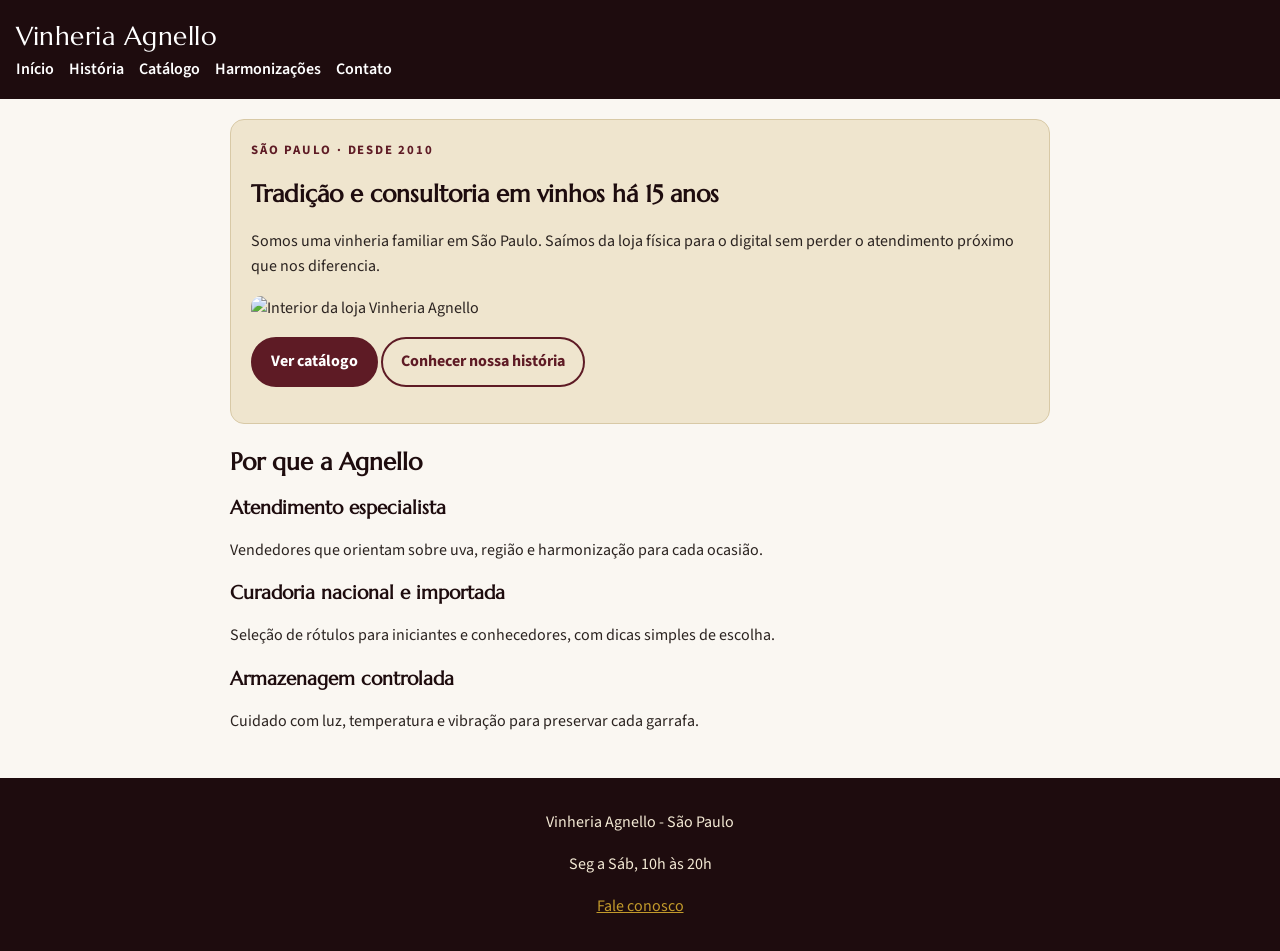
==== index.html @ bb3b3fc7 "chore: importa base do CP1 com 5 paginas e estilo base" ====
<!DOCTYPE html>
<html lang="pt-BR">
<head>
    <meta charset="UTF-8">
    <meta name="viewport" content="width=device-width, initial-scale=1.0">
    <title>Vinheria Agnello | Tradição em vinhos em São Paulo</title>
    <meta name="description" content="Vinheria familiar em São Paulo há 15 anos com curadoria de rótulos nacionais e importados e atendimento consultivo.">
    <meta name="keywords" content="vinheria São Paulo, Vinheria Agnello, vinho nacional, vinho importado, harmonização de vinhos, loja de vinhos">
    <link rel="preconnect" href="https://fonts.googleapis.com">
    <link rel="preconnect" href="https://fonts.gstatic.com" crossorigin>
    <link href="https://fonts.googleapis.com/css2?family=Marcellus&family=Source+Sans+3:wght@400;600;700&display=swap" rel="stylesheet">
    <link rel="stylesheet" href="src/css/style.css">
</head>
<body>

    <header>
        <p id="topo">Vinheria Agnello</p>
        <nav>
            <ul class="menu">
                <li><a href="index.html" aria-current="page">Início</a></li>
                <li><a href="src/pages/historia.html">História</a></li>
                <li><a href="src/pages/catalogo.html">Catálogo</a></li>
                <li><a href="src/pages/harmonizacoes.html">Harmonizações</a></li>
                <li><a href="src/pages/contato.html">Contato</a></li>
            </ul>
        </nav>
    </header>

    <main>
        <section class="destaque">
            <p class="rotulo">São Paulo · desde 2010</p>
            <h1>Tradição e consultoria em vinhos há 15 anos</h1>
            <p>Somos uma vinheria familiar em São Paulo. Saímos da loja física para o digital sem perder o atendimento próximo que nos diferencia.</p>
            <img src="https://images.unsplash.com/photo-1506377247377-2a5b3b417ebb?w=800" alt="Interior da loja Vinheria Agnello">
            <p class="acoes"><a class="btn" href="src/pages/catalogo.html">Ver catálogo</a> <a class="btn-sec" href="src/pages/historia.html">Conhecer nossa história</a></p>
        </section>

        <section>
            <h2>Por que a Agnello</h2>
            <article>
                <h3>Atendimento especialista</h3>
                <p>Vendedores que orientam sobre uva, região e harmonização para cada ocasião.</p>
            </article>
            <article>
                <h3>Curadoria nacional e importada</h3>
                <p>Seleção de rótulos para iniciantes e conhecedores, com dicas simples de escolha.</p>
            </article>
            <article>
                <h3>Armazenagem controlada</h3>
                <p>Cuidado com luz, temperatura e vibração para preservar cada garrafa.</p>
            </article>
        </section>
    </main>

    <footer>
        <p>Vinheria Agnello - São Paulo</p>
        <p>Seg a Sáb, 10h às 20h</p>
        <p><a href="src/pages/contato.html">Fale conosco</a></p>
    </footer>

</body>
</html>
---- src/css/style.css ----
/* Vinheria Agnello — base (CP2) */
:root {
    --adega: #1e0c0e;
    --oxblood: #5e1b25;
    --safra: #c29a2b;
    --rotulo: #efe5ce;
    --parreira: #66785b;
    --tinta: #2b2320;
    --fundo: #faf7f2;
}

* { box-sizing: border-box; }

body {
    font-family: "Source Sans 3", Arial, sans-serif;
    margin: 0;
    background: var(--fundo);
    color: var(--tinta);
    line-height: 1.6;
}

header {
    background: var(--adega);
    color: #fff;
    padding: 16px;
}

#topo {
    margin: 0;
    font-family: Marcellus, Georgia, serif;
    font-size: 1.6rem;
    letter-spacing: 0.02em;
}

nav ul {
    list-style: none;
    padding: 0;
    margin: 8px 0 0 0;
}

nav li {
    display: inline;
    margin-right: 12px;
}

nav a {
    color: #fff;
    text-decoration: none;
    font-weight: 600;
}

main {
    padding: 20px;
    max-width: 860px;
    margin: 0 auto;
}

section { margin-bottom: 24px; }

h1, h2, h3 {
    font-family: Marcellus, Georgia, serif;
    color: var(--adega);
    line-height: 1.2;
}

.rotulo {
    font-size: 0.8rem;
    text-transform: uppercase;
    letter-spacing: 0.14em;
    color: var(--oxblood);
    margin: 0 0 8px 0;
    font-weight: 700;
}

img {
    max-width: 100%;
    border-radius: 10px;
    display: block;
}

iframe { max-width: 100%; border: 0; border-radius: 10px; }

table {
    border-collapse: collapse;
    width: 100%;
    background: #fff;
}

th, td {
    border: 1px solid #c9bfa9;
    padding: 8px;
    text-align: left;
}

th { background: var(--parreira); color: #fff; }

footer {
    background: var(--adega);
    color: #f3e9d4;
    padding: 16px;
    text-align: center;
}

footer a { color: var(--safra); }

.menu { margin: 0; }

.destaque {
    background: var(--rotulo);
    padding: 20px;
    border: 1px solid #d8c9a6;
    border-radius: 14px;
}

.acoes { margin-top: 16px; }

.btn, .btn-sec {
    display: inline-block;
    padding: 10px 18px;
    border-radius: 999px;
    text-decoration: none;
    font-weight: 700;
    border: 2px solid var(--oxblood);
}

.btn { background: var(--oxblood); color: #fff; }
.btn-sec { color: var(--oxblood); background: transparent; }

form input, form textarea {
    width: 100%;
    max-width: 460px;
    padding: 10px;
    border: 1px solid #b7a98c;
    border-radius: 8px;
    font: inherit;
}

form button.btn {
    cursor: pointer;
    font: inherit;
}

.lista-vinhos { padding-left: 20px; }
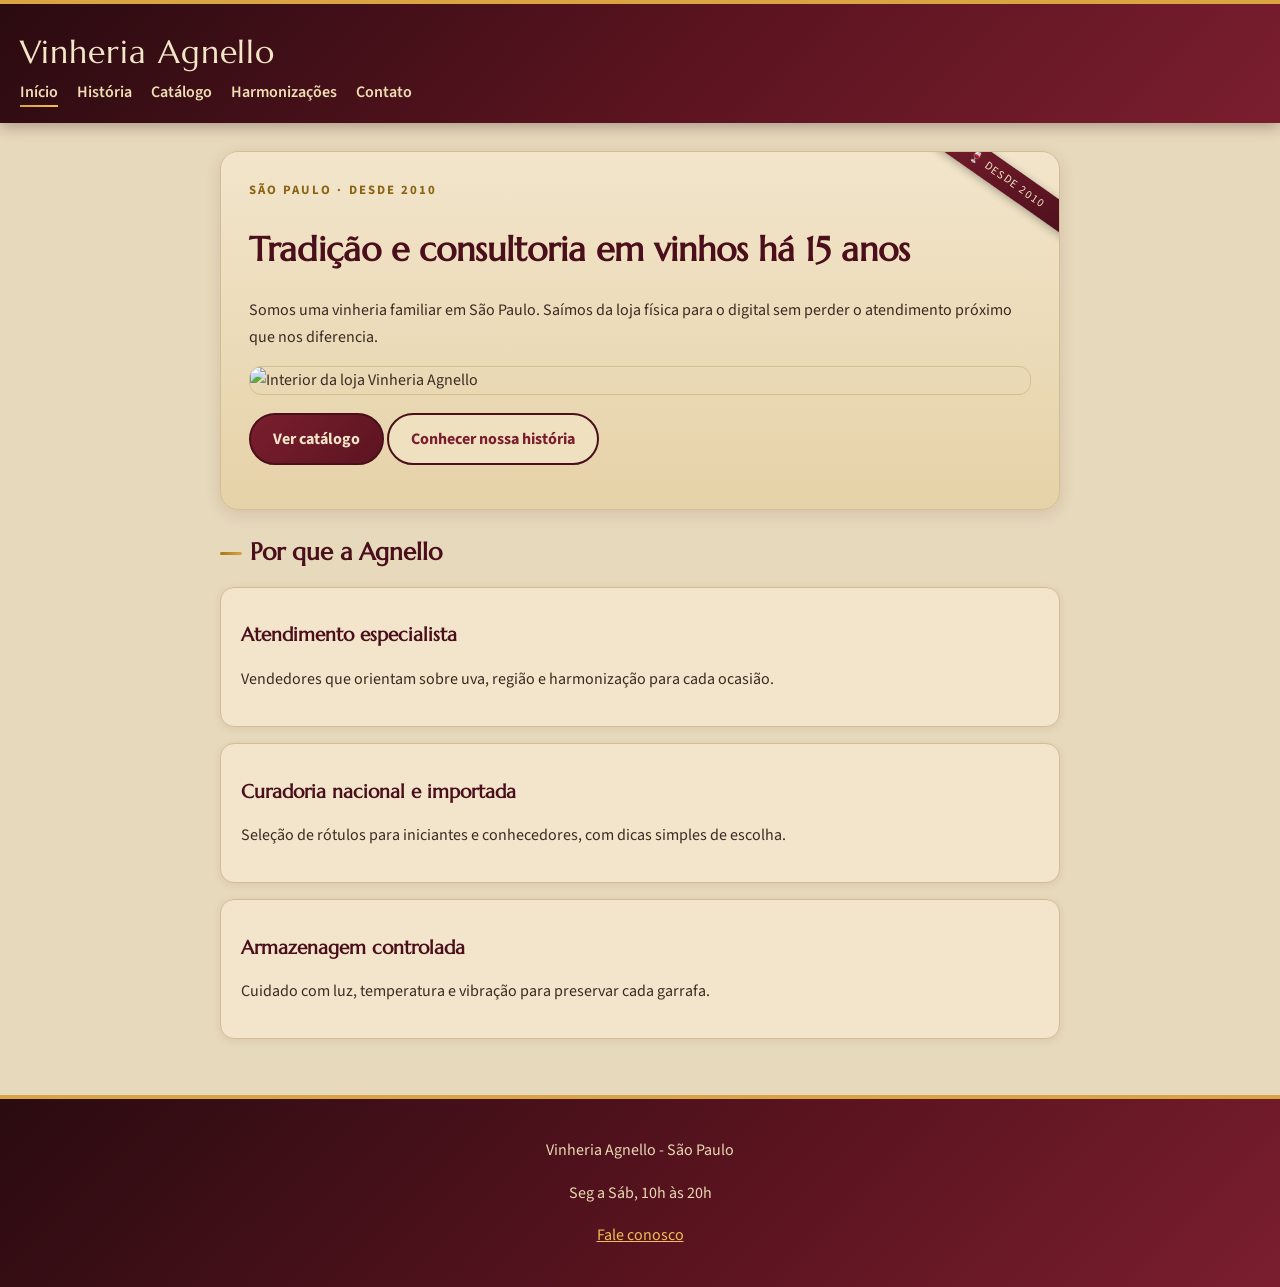
==== commit 8315ffc6: "fix: suaviza fundo e liga efeitos via link com selo animado" ====
--- a/index.html
+++ b/index.html
@@ -10,6 +10,7 @@
     <link rel="preconnect" href="https://fonts.gstatic.com" crossorigin>
     <link href="https://fonts.googleapis.com/css2?family=Marcellus&family=Source+Sans+3:wght@400;600;700&display=swap" rel="stylesheet">
     <link rel="stylesheet" href="src/css/style.css">
+    <link rel="stylesheet" href="src/css/efeitos.css">
 </head>
 <body>
 
--- a/src/css/style.css
+++ b/src/css/style.css
@@ -1,12 +1,19 @@
-/* Vinheria Agnello — base (CP2) */
+/* Vinheria Agnello — base (CP2, identidade bordô rico, pergaminho suave) */
 :root {
-    --adega: #1e0c0e;
-    --oxblood: #5e1b25;
-    --safra: #c29a2b;
-    --rotulo: #efe5ce;
-    --parreira: #66785b;
-    --tinta: #2b2320;
-    --fundo: #faf7f2;
+    --adega: #2a0b10;
+    --bordo: #7a1e2e;
+    --bordo-escuro: #4a0f1b;
+    --oxblood: #7a1e2e;
+    --safra: #d9a441;
+    --safra-clara: #f0be55;
+    --ouro-escuro: #8a6414;
+    --creme: #ece0c4;
+    --rotulo: #f2e5cb;
+    --areia: #d3be93;
+    --tinta: #3a2c22;
+    --muted: #7a6a5e;
+    --parreira: #5f7052;
+    --fundo: #e7d9bc;
 }
 
 * { box-sizing: border-box; }
@@ -16,26 +23,29 @@
     margin: 0;
     background: var(--fundo);
     color: var(--tinta);
-    line-height: 1.6;
+    line-height: 1.65;
 }
 
 header {
-    background: var(--adega);
-    color: #fff;
-    padding: 16px;
+    background: linear-gradient(135deg, #2a0b10 0%, #5c1420 55%, #7a1e2e 100%);
+    color: #f3e6c8;
+    padding: 22px 20px 18px 20px;
+    border-top: 4px solid var(--safra);
+    box-shadow: 0 4px 14px rgba(42, 11, 16, 0.3);
 }
 
 #topo {
     margin: 0;
     font-family: Marcellus, Georgia, serif;
-    font-size: 1.6rem;
-    letter-spacing: 0.02em;
+    font-size: 2rem;
+    letter-spacing: 0.03em;
+    color: #f3e6c8;
 }
 
 nav ul {
     list-style: none;
     padding: 0;
-    margin: 8px 0 0 0;
+    margin: 10px 0 0 0;
 }
 
 nav li {
@@ -44,95 +54,124 @@
 }
 
 nav a {
-    color: #fff;
+    color: #efddb4;
     text-decoration: none;
     font-weight: 600;
 }
 
 main {
-    padding: 20px;
-    max-width: 860px;
+    padding: 28px 20px;
+    max-width: 880px;
     margin: 0 auto;
 }
 
-section { margin-bottom: 24px; }
+main a { color: var(--bordo); }
+main a:hover { color: var(--ouro-escuro); }
+
+section { margin-bottom: 28px; }
+
+article {
+    background: var(--rotulo);
+    border: 1px solid var(--areia);
+    border-radius: 14px;
+    padding: 18px 20px;
+    margin-bottom: 16px;
+    box-shadow: 0 2px 8px rgba(74, 15, 27, 0.08);
+}
 
 h1, h2, h3 {
     font-family: Marcellus, Georgia, serif;
-    color: var(--adega);
+    color: var(--bordo-escuro);
     line-height: 1.2;
 }
+
+h1 { font-size: 2.1rem; }
 
 .rotulo {
     font-size: 0.8rem;
     text-transform: uppercase;
-    letter-spacing: 0.14em;
-    color: var(--oxblood);
-    margin: 0 0 8px 0;
+    letter-spacing: 0.16em;
+    color: var(--ouro-escuro);
+    margin: 0 0 10px 0;
     font-weight: 700;
 }
 
 img {
     max-width: 100%;
-    border-radius: 10px;
+    border-radius: 12px;
     display: block;
+    border: 1px solid var(--areia);
 }
 
-iframe { max-width: 100%; border: 0; border-radius: 10px; }
+iframe { max-width: 100%; border: 1px solid var(--areia); border-radius: 12px; }
 
 table {
     border-collapse: collapse;
     width: 100%;
-    background: #fff;
+    background: #f6edd6;
+    border-radius: 12px;
+    overflow: hidden;
+    box-shadow: 0 2px 8px rgba(74, 15, 27, 0.08);
 }
 
 th, td {
-    border: 1px solid #c9bfa9;
-    padding: 8px;
+    border: 1px solid #cdb684;
+    padding: 10px 12px;
     text-align: left;
 }
 
-th { background: var(--parreira); color: #fff; }
+th {
+    background: linear-gradient(135deg, #5c1420, #7a1e2e);
+    color: #f3e6c8;
+    border-color: #5c1420;
+}
 
 footer {
-    background: var(--adega);
-    color: #f3e9d4;
-    padding: 16px;
+    background: linear-gradient(135deg, #2a0b10 0%, #5c1420 60%, #7a1e2e 100%);
+    color: #e9d8b2;
+    padding: 22px 16px;
     text-align: center;
+    border-top: 4px solid var(--safra);
 }
 
-footer a { color: var(--safra); }
+footer a { color: var(--safra-clara); }
 
 .menu { margin: 0; }
 
 .destaque {
-    background: var(--rotulo);
-    padding: 20px;
-    border: 1px solid #d8c9a6;
-    border-radius: 14px;
+    background: linear-gradient(180deg, #f2e5cb 0%, #e6d2a8 100%);
+    padding: 28px;
+    border: 1px solid var(--areia);
+    border-radius: 18px;
+    box-shadow: 0 4px 16px rgba(74, 15, 27, 0.12);
 }
 
-.acoes { margin-top: 16px; }
+.acoes { margin-top: 18px; }
 
 .btn, .btn-sec {
     display: inline-block;
-    padding: 10px 18px;
+    padding: 11px 22px;
     border-radius: 999px;
     text-decoration: none;
     font-weight: 700;
-    border: 2px solid var(--oxblood);
+    border: 2px solid var(--bordo-escuro);
 }
 
-.btn { background: var(--oxblood); color: #fff; }
-.btn-sec { color: var(--oxblood); background: transparent; }
+.btn {
+    background: linear-gradient(135deg, #7a1e2e, #5c1420);
+    color: #f3e6c8;
+}
+.btn-sec { color: var(--bordo); background: #efe0c0; }
 
 form input, form textarea {
     width: 100%;
     max-width: 460px;
-    padding: 10px;
-    border: 1px solid #b7a98c;
-    border-radius: 8px;
+    padding: 11px 12px;
+    border: 1px solid var(--areia);
+    border-radius: 10px;
     font: inherit;
+    background: #f8f0dc;
+    color: var(--tinta);
 }
 
 form button.btn {
@@ -141,3 +180,9 @@
 }
 
 .lista-vinhos { padding-left: 20px; }
+.lista-vinhos li::marker { color: var(--bordo); }
+
+/* Efeitos do Check-Point 02 em arquivo separado (requisito: import no final).
+   Nota: @import no final é ignorado pelo navegador pela especificação CSS,
+   por isso efeitos.css também é ligado via <link> em cada página. */
+@import url("efeitos.css");
--- a/src/css/efeitos.css
+++ b/src/css/efeitos.css
@@ -0,0 +1,199 @@
+/* ============================================================
+   Vinheria Agnello — efeitos.css (Check-Point 02)
+   Direção: "bordô rico" — dourado #d9a441 sobre bordô #7a1e2e,
+   pergaminho suave #e7d9bc (sem brancos que agridem os olhos).
+   Risco assumido: menu com sublinhado que "enche como vinho
+   na taça" + selo do .destaque com flutuação contínua.
+   ============================================================ */
+
+/* ---------- 1) TRANSIÇÕES (base de tudo interativo) ---------- */
+.menu a,
+.btn, .btn-sec,
+.destaque img, main img,
+article, table tr,
+form input, form textarea, form button {
+    transition: color 0.3s ease, background-color 0.3s ease,
+        border-color 0.3s ease, box-shadow 0.3s ease,
+        transform 0.3s ease;
+}
+
+/* ---------- 2) PSEUDO-CLASSES (4 diferentes) ---------- */
+
+/* 2a) :hover — menu, botões, cards e imagens */
+.menu a:hover {
+    color: #ffe9a8;
+}
+.btn:hover {
+    background: linear-gradient(135deg, #4a0f1b, #2a0b10);
+    box-shadow: 0 8px 18px rgba(74, 15, 27, 0.35);
+    transform: translateY(-2px);
+}
+.btn-sec:hover {
+    background-color: #7a1e2e;
+    color: #f3e6c8;
+    transform: translateY(-2px);
+}
+article:hover {
+    transform: translateY(-4px);
+    box-shadow: 0 10px 22px rgba(74, 15, 27, 0.16);
+}
+main img:hover {
+    transform: scale(1.03) translateY(-2px);
+    box-shadow: 0 12px 24px rgba(74, 15, 27, 0.25);
+}
+
+/* 2b) :focus-visible — acessibilidade no form e navegação */
+a:focus-visible, button:focus-visible,
+input:focus-visible, textarea:focus-visible {
+    outline: 3px solid #a5761f;
+    outline-offset: 2px;
+}
+form input:focus, form textarea:focus {
+    border-color: #7a1e2e;
+    box-shadow: 0 0 0 3px rgba(165, 118, 31, 0.25);
+    background: #fbf3dd;
+}
+
+/* 2c) :nth-child — tabela e listas ganham ritmo de rótulo */
+table tr:nth-child(even) {
+    background-color: #eddfc0;
+}
+table tr:nth-child(odd) {
+    background-color: #f6edd6;
+}
+.lista-vinhos li:nth-child(2n) {
+    color: #7a1e2e;
+    font-weight: 600;
+}
+
+/* 2d) :not — tudo menos o último respira */
+.menu li:not(:last-child) {
+    margin-right: 16px;
+}
+.lista-vinhos li:not(:last-child) {
+    margin-bottom: 6px;
+    border-bottom: 1px dashed #c9b183;
+    padding-bottom: 6px;
+}
+
+/* ---------- 3) PSEUDO-ELEMENTOS (3 tipos) ---------- */
+
+/* 3a) ::after — fio dourado que enche sob o link (a "taça enchendo") */
+.menu a {
+    position: relative;
+    padding-bottom: 4px;
+}
+.menu a::after {
+    content: "";
+    position: absolute;
+    left: 0;
+    bottom: 0;
+    height: 2px;
+    width: 100%;
+    background: linear-gradient(90deg, #d9a441, #f0be55);
+    transform: scaleX(0);
+    transform-origin: left;
+    transition: transform 0.35s ease;
+}
+.menu a:hover::after,
+.menu a[aria-current="page"]::after {
+    transform: scaleX(1);
+}
+
+/* 3b) ::before — selo de rolha + filete nos títulos */
+.destaque {
+    position: relative;
+    overflow: hidden;
+}
+.destaque::before {
+    content: "🍷 desde 2010";
+    position: absolute;
+    top: 14px;
+    right: -38px;
+    transform: rotate(35deg);
+    background: linear-gradient(135deg, #7a1e2e, #4a0f1b);
+    color: #f3e6c8;
+    font-size: 0.72rem;
+    letter-spacing: 0.12em;
+    text-transform: uppercase;
+    padding: 4px 44px;
+    box-shadow: 0 2px 8px rgba(0, 0, 0, 0.3);
+    animation: flutuarSelo 6s ease-in-out infinite;
+}
+h2::before {
+    content: "";
+    display: inline-block;
+    width: 22px;
+    height: 3px;
+    background: linear-gradient(90deg, #a5761f, #d9a441);
+    margin-right: 8px;
+    vertical-align: middle;
+    border-radius: 2px;
+}
+
+/* 3c) ::selection + ::first-letter — texto com gosto de tinta de adega */
+::selection {
+    background: #7a1e2e;
+    color: #f3e6c8;
+}
+.texto-longo p:first-of-type::first-letter {
+    font-family: Marcellus, Georgia, serif;
+    font-size: 2.4em;
+    float: left;
+    line-height: 1;
+    padding-right: 8px;
+    color: #7a1e2e;
+}
+
+/* ---------- 4) ANIMAÇÕES @keyframes ---------- */
+@keyframes fadeUp {
+    from {
+        opacity: 0;
+        transform: translateY(18px);
+    }
+    to {
+        opacity: 1;
+        transform: translateY(0);
+    }
+}
+
+@keyframes pulseCta {
+    0%, 100% { box-shadow: 0 0 0 0 rgba(165, 118, 31, 0.35); }
+    50% { box-shadow: 0 0 0 6px rgba(165, 118, 31, 0); }
+}
+
+/* Animação contínua e visível: o selo flutua devagar no canto do destaque */
+@keyframes flutuarSelo {
+    0%, 100% { transform: rotate(35deg) translateY(0); }
+    50% { transform: rotate(33deg) translateY(3px); }
+}
+
+.destaque {
+    animation: fadeUp 0.8s ease both;
+}
+article {
+    animation: fadeUp 0.7s ease both;
+}
+article:nth-of-type(2) { animation-delay: 0.1s; }
+article:nth-of-type(3) { animation-delay: 0.2s; }
+.btn {
+    animation: pulseCta 3s ease-in-out infinite;
+}
+
+/* ---------- 5) TRANSFORMAÇÕES (scale + translate + rotate) ---------- */
+/* scale(1.03) nas imagens, translateY(-4px/-2px) nos cards/botões,
+   rotate(35deg) no selo + rotate da flutuação — 3 tipos no total */
+table tr:hover {
+    transform: translateY(-1px);
+}
+footer a:hover {
+    color: #ffe9a8;
+}
+
+/* ---------- 6) Respeito a reduced motion ---------- */
+@media (prefers-reduced-motion: reduce) {
+    *, *::before, *::after {
+        animation: none !important;
+        transition: none !important;
+    }
+}
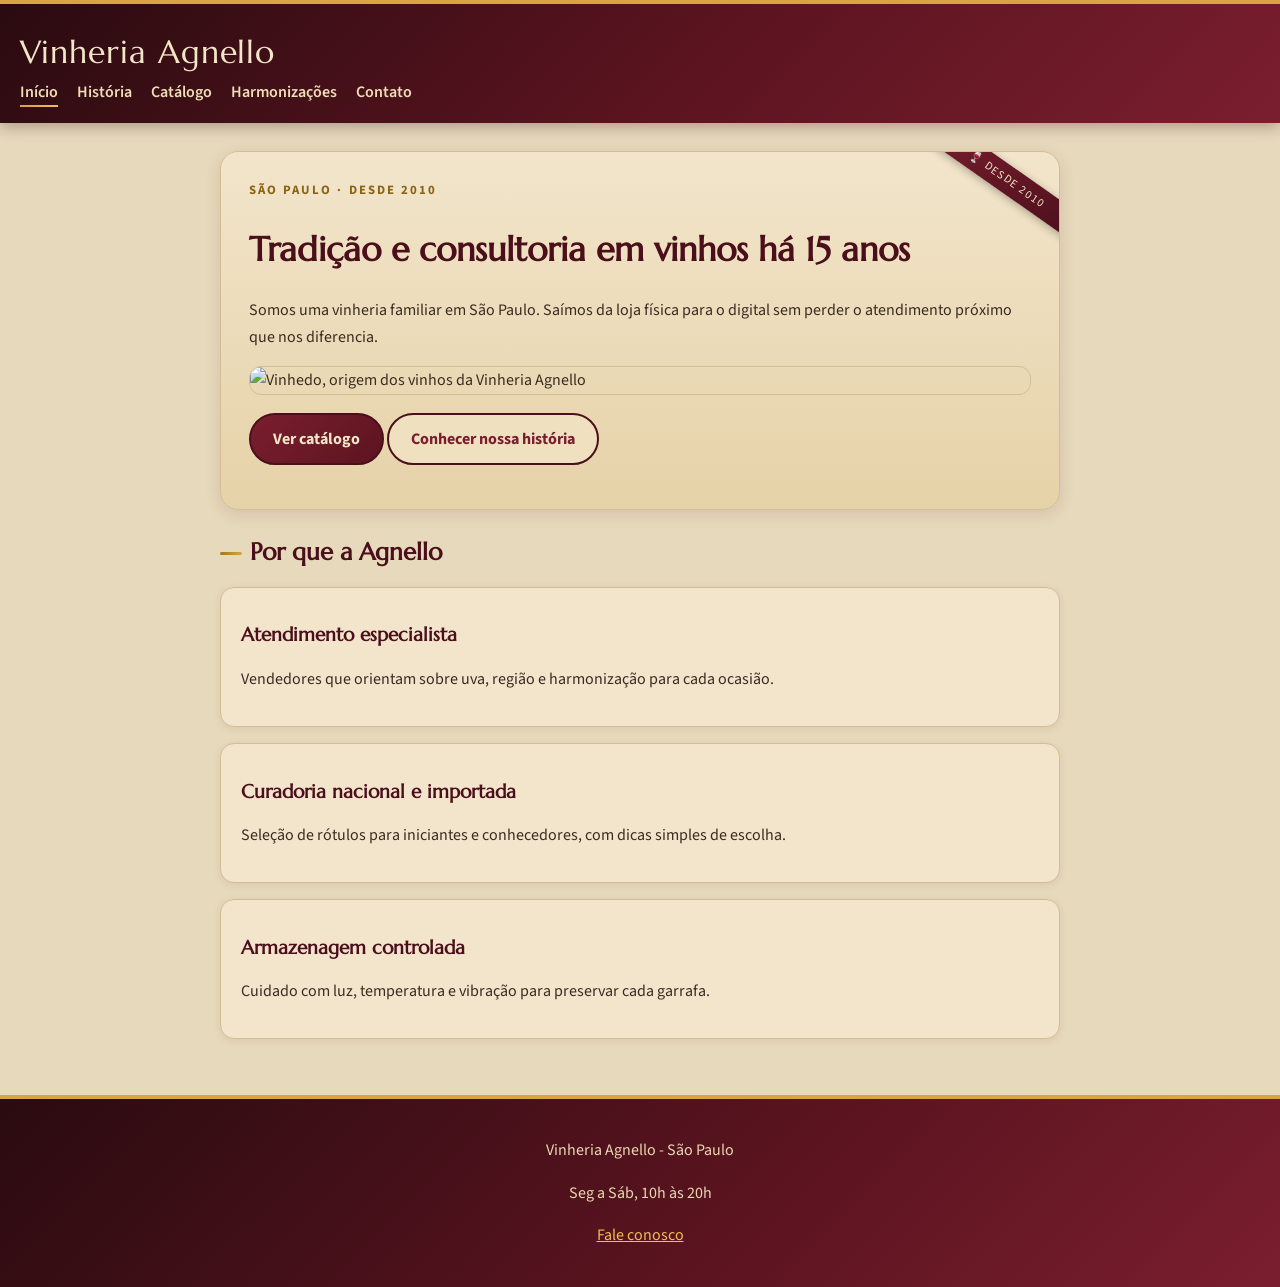
==== commit 4deb8eb7: "fix: fotos unicas por pagina e entrada em cascata global" ====
--- a/index.html
+++ b/index.html
@@ -32,7 +32,7 @@
             <p class="rotulo">São Paulo · desde 2010</p>
             <h1>Tradição e consultoria em vinhos há 15 anos</h1>
             <p>Somos uma vinheria familiar em São Paulo. Saímos da loja física para o digital sem perder o atendimento próximo que nos diferencia.</p>
-            <img src="https://images.unsplash.com/photo-1506377247377-2a5b3b417ebb?w=800" alt="Interior da loja Vinheria Agnello">
+            <img src="https://images.unsplash.com/photo-1474722883778-792e7990302f?w=800" alt="Vinhedo, origem dos vinhos da Vinheria Agnello">
             <p class="acoes"><a class="btn" href="src/pages/catalogo.html">Ver catálogo</a> <a class="btn-sec" href="src/pages/historia.html">Conhecer nossa história</a></p>
         </section>
 
--- a/src/css/efeitos.css
+++ b/src/css/efeitos.css
@@ -171,6 +171,14 @@
 .destaque {
     animation: fadeUp 0.8s ease both;
 }
+/* Entrada padronizada: TODAS as páginas animam as seções em cascata,
+   não só a inicial (o .destaque mantém a regra própria acima) */
+main > section {
+    animation: fadeUp 0.7s ease both;
+}
+main > section:nth-of-type(2) { animation-delay: 0.1s; }
+main > section:nth-of-type(3) { animation-delay: 0.2s; }
+main > section:nth-of-type(4) { animation-delay: 0.3s; }
 article {
     animation: fadeUp 0.7s ease both;
 }
